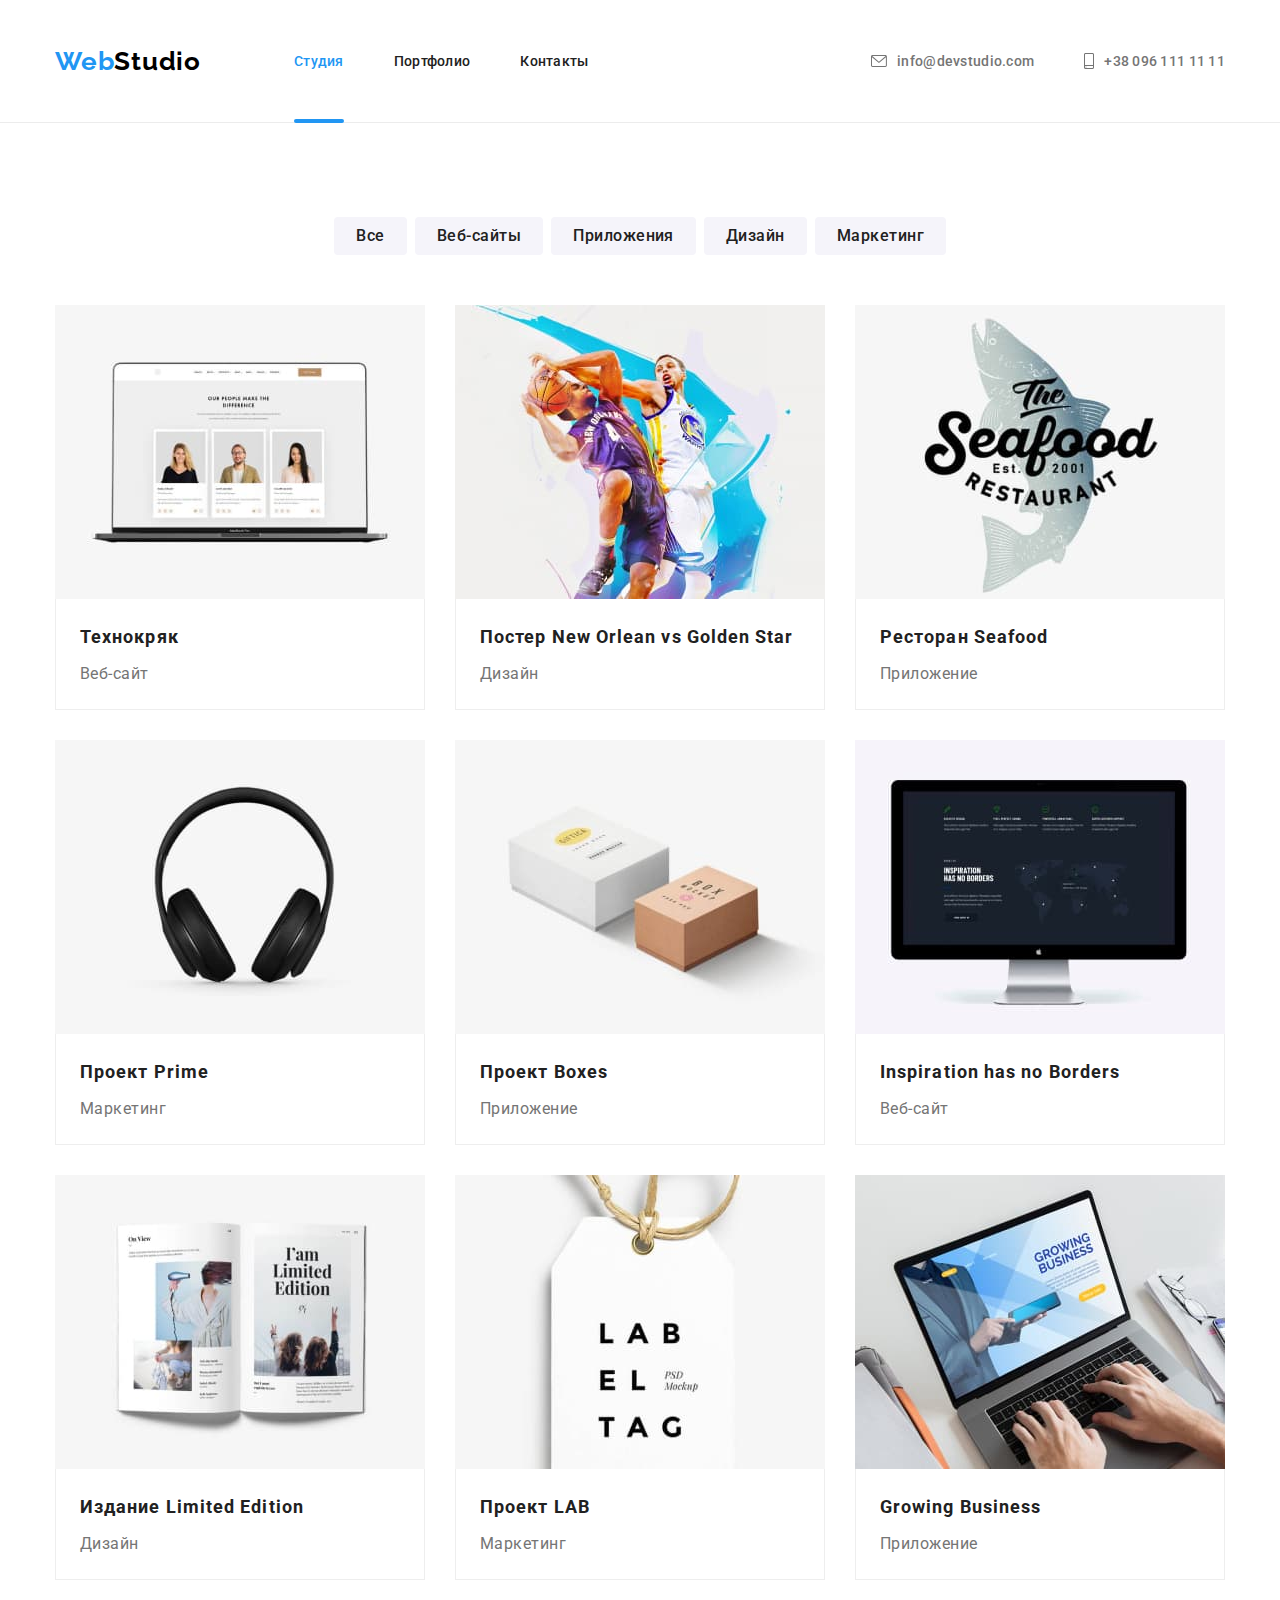
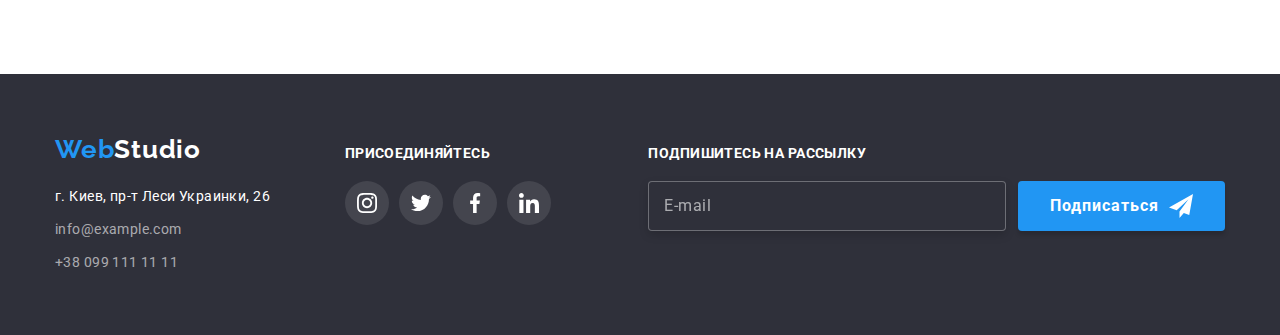
==== portfolio.html @ 87c6fb83 "добавляет адаптивные секции и футер" ====
<!DOCTYPE html>
<html lang="ru">
  <head>
    <meta charset="UTF-8" />
    <meta name="viewport" content="width=device-width, initial-scale=1.0" />
    <title>WebStudio</title>
    <link rel="preconnect" href="https://fonts.gstatic.com" />
    <link
      rel="stylesheet"
      href="https://cdnjs.cloudflare.com/ajax/libs/modern-normalize/1.0.0/modern-normalize.min.css"
    />
    <link
      href="https://fonts.googleapis.com/css2?family=Raleway:wght@700&family=Roboto:wght@400;500;700;900&display=swap"
      rel="stylesheet"
    />
    <link rel="stylesheet" href="./css/portfolio.min.css" />
  </head>
  <body>
    <header class="header">
      <div class="container header__wrapper">
        <a class="logo link" href="index.html" aria-label="логотип сайта"
          ><span class="logo__accent">Web</span>Studio
        </a>

        <div class="mobile-menu" data-menu id="mobile-menu">
          <nav class="header-nav">
            <ul class="header-nav-list list">
              <li class="header-nav-list__item">
                <a
                  class="header-nav-list__link header-nav-list__link--current link"
                  href="index.html"
                  >Студия</a
                >
              </li>
              <li class="header-nav-list__item">
                <a class="header-nav-list__link link" href="portfolio.html"
                  >Портфолио</a
                >
              </li>
              <li class="header-nav-list__item">
                <a class="header-nav-list__link link" href="#">Контакты</a>
              </li>
            </ul>
          </nav>
          <address class="header-address">
            <a
              class="header-address__link link"
              href="mailto:info@devstudio.com"
            >
              <svg class="header-address__icon" width="16" height="12">
                <use href="./images/sprite.svg#icon-envelope"></use>
              </svg>
              info@devstudio.com
            </a>
            <a class="header-address__link link" href="tel:+380961111111">
              <svg class="header-address__icon" width="10" height="16">
                <use href="./images/sprite.svg#icon-smartphone"></use>
              </svg>
              +38 096 111 11 11</a
            >
          </address>
        </div>

        <button
          type="button"
          class="mobile-btn"
          data-menu-button
          aria-expanded="false"
          aria-controls="mobile-menu"
        >
          <svg
            class="btn-icons"
            width="40"
            height="40"
            aria-label="переключатель мобильного меню"
          >
            <use
              class="mobile-btn__cross"
              href="./images/sprite.svg#icon-mobile-close"
            ></use>
            <use
              class="mobile-btn__burger"
              href="./images/sprite.svg#icon-mobile-burger"
            ></use>
          </svg>
        </button>
      </div>
    </header>

    <main>
      <section class="portfolio">
        <div class="container">
          <!-- скрытый заголовок компании -->
          <h1 class="visually-hidden">Портфолио компании</h1>
          <ul class="list-btn list">
            <li class="list-btn__item">
              <button class="list-btn__button" type="button">Все</button>
            </li>
            <li class="list-btn__item">
              <button class="list-btn__button" type="button">Веб-сайты</button>
            </li>
            <li class="list-btn__item">
              <button class="list-btn__button" type="button">Приложения</button>
            </li>
            <li class="list-btn__item">
              <button class="list-btn__button" type="button">Дизайн</button>
            </li>
            <li class="list-btn__item">
              <button class="list-btn__button" type="button">Маркетинг</button>
            </li>
          </ul>
          <ul class="portfolio-grid list list">
            <li class="portfolio-grid__item">
              <a class="portfolio-card link" href="#"
                ><div class="portfolio-card__img-wrapper">
                  <img
                    src="./images/portfolio/portfolio-img-1.jpg"
                    alt="рабочий пример"
                    width="370"
                    height="294"
                  />
                  <p class="portfolio-card__overlay">
                    Технокряк это современная площадка распространения
                    коронавируса. Компании используют эту платформу для
                    цифрового шпионажа и атак на защищённые сервера конкурентов.
                  </p>
                </div>
                <div class="portfolio-card__description">
                  <h2 class="portfolio-card__title">Технокряк</h2>
                  <p class="portfolio-card__text">Веб-сайт</p>
                </div>
              </a>
            </li>
            <li class="portfolio-grid__item">
              <a class="portfolio-card link" href="#"
                ><div class="portfolio-card__img-wrapper">
                  <img
                    src="./images/portfolio/portfolio-img-2.jpg"
                    alt="рабочий пример"
                    width="370"
                    height="294"
                  />
                  <p class="portfolio-card__overlay">
                    Технокряк это современная площадка распространения
                    коронавируса. Компании используют эту платформу для
                    цифрового шпионажа и атак на защищённые сервера конкурентов.
                  </p>
                </div>
                <div class="portfolio-card__description">
                  <h2 class="portfolio-card__title">
                    Постер New Orlean vs Golden Star
                  </h2>
                  <p class="portfolio-card__text">Дизайн</p>
                </div>
              </a>
            </li>
            <li class="portfolio-grid__item">
              <a class="portfolio-card link" href="#"
                ><div class="portfolio-card__img-wrapper">
                  <img
                    src="./images/portfolio/portfolio-img-3.jpg"
                    alt="рабочий пример"
                    width="370"
                    height="294"
                  />
                  <p class="portfolio-card__overlay">
                    Технокряк это современная площадка распространения
                    коронавируса. Компании используют эту платформу для
                    цифрового шпионажа и атак на защищённые сервера конкурентов.
                  </p>
                </div>
                <div class="portfolio-card__description">
                  <h2 class="portfolio-card__title">Ресторан Seafood</h2>
                  <p class="portfolio-card__text">Приложение</p>
                </div>
              </a>
            </li>
            <li class="portfolio-grid__item">
              <a class="portfolio-card link" href="#"
                ><div class="portfolio-card__img-wrapper">
                  <img
                    src="./images/portfolio/portfolio-img-4.jpg"
                    alt="рабочий пример"
                    width="370"
                    height="294"
                  />
                  <p class="portfolio-card__overlay">
                    Технокряк это современная площадка распространения
                    коронавируса. Компании используют эту платформу для
                    цифрового шпионажа и атак на защищённые сервера конкурентов.
                  </p>
                </div>
                <div class="portfolio-card__description">
                  <h2 class="portfolio-card__title">Проект Prime</h2>
                  <p class="portfolio-card__text">Маркетинг</p>
                </div></a
              >
            </li>
            <li class="portfolio-grid__item">
              <a class="portfolio-card link" href="#"
                ><div class="portfolio-card__img-wrapper">
                  <img
                    src="./images/portfolio/portfolio-img-5.jpg"
                    alt="рабочий пример"
                    width="370"
                    height="294"
                  />
                  <p class="portfolio-card__overlay">
                    Технокряк это современная площадка распространения
                    коронавируса. Компании используют эту платформу для
                    цифрового шпионажа и атак на защищённые сервера конкурентов.
                  </p>
                </div>
                <div class="portfolio-card__description">
                  <h2 class="portfolio-card__title">Проект Boxes</h2>
                  <p class="portfolio-card__text">Приложение</p>
                </div></a
              >
            </li>
            <li class="portfolio-grid__item">
              <a class="portfolio-card link" href="#"
                ><div class="portfolio-card__img-wrapper">
                  <img
                    src="./images/portfolio/portfolio-img-6.jpg"
                    alt="рабочий пример"
                    width="370"
                    height="294"
                  />
                  <p class="portfolio-card__overlay">
                    Технокряк это современная площадка распространения
                    коронавируса. Компании используют эту платформу для
                    цифрового шпионажа и атак на защищённые сервера конкурентов.
                  </p>
                </div>
                <div class="portfolio-card__description">
                  <h2 class="portfolio-card__title" lang="en">
                    Inspiration has no Borders
                  </h2>
                  <p class="portfolio-card__text">Веб-сайт</p>
                </div></a
              >
            </li>
            <li class="portfolio-grid__item">
              <a class="portfolio-card link" href="#"
                ><div class="portfolio-card__img-wrapper">
                  <img
                    src="./images/portfolio/portfolio-img-7.jpg"
                    alt="рабочий пример"
                    width="370"
                    height="294"
                  />
                  <p class="portfolio-card__overlay">
                    Технокряк это современная площадка распространения
                    коронавируса. Компании используют эту платформу для
                    цифрового шпионажа и атак на защищённые сервера конкурентов.
                  </p>
                </div>
                <div class="portfolio-card__description">
                  <h2 class="portfolio-card__title">Издание Limited Edition</h2>
                  <p class="portfolio-card__text">Дизайн</p>
                </div></a
              >
            </li>
            <li class="portfolio-grid__item">
              <a class="portfolio-card link" href="#"
                ><div class="portfolio-card__img-wrapper">
                  <img
                    src="./images/portfolio/portfolio-img-8.jpg"
                    alt="рабочий пример"
                    width="370"
                    height="294"
                  />
                  <p class="portfolio-card__overlay">
                    Технокряк это современная площадка распространения
                    коронавируса. Компании используют эту платформу для
                    цифрового шпионажа и атак на защищённые сервера конкурентов.
                  </p>
                </div>
                <div class="portfolio-card__description">
                  <h2 class="portfolio-card__title">Проект LAB</h2>
                  <p class="portfolio-card__text">Маркетинг</p>
                </div>
              </a>
            </li>
            <li class="portfolio-grid__item">
              <a class="portfolio-card link" href="#"
                ><div class="portfolio-card__img-wrapper">
                  <img
                    src="./images/portfolio/portfolio-img-9.jpg"
                    alt="рабочий пример"
                    width="370"
                    height="294"
                  />
                  <p class="portfolio-card__overlay">
                    Технокряк это современная площадка распространения
                    коронавируса. Компании используют эту платформу для
                    цифрового шпионажа и атак на защищённые сервера конкурентов.
                  </p>
                </div>
                <div class="portfolio-card__description">
                  <h2 class="portfolio-card__title" lang="en">
                    Growing Business
                  </h2>
                  <p class="portfolio-card__text">Приложение</p>
                </div>
              </a>
            </li>
          </ul>
        </div>
      </section>
    </main>
    <footer class="footer">
      <div class="container footer__wrapper">
        <div class="footer__address-wrapper">
          <a class="logo link" href="index.html" aria-label="логотип сайта"
            ><span class="logo__accent">Web</span>Studio</a
          >

          <address class="contact-list">
            <p class="contact-list__text">г. Киев, пр-т Леси Украинки, 26</p>
            <a class="contact-list__link link" href="mailto:info@example.com"
              >info@example.com</a
            >
            <a class="contact-list__link link" href="tel:+380991111111"
              >+38 099 111 11 11</a
            >
          </address>
        </div>
        <div class="footer__social-wrapper">
          <b class="footer__call-to-action">присоединяйтесь</b>
          <ul class="social-list list">
            <li class="social-list__item">
              <a
                class="social-list__link social-list__link--dark-bg"
                href=""
                aria-label="instagram"
              >
                <span class="visually-hidden">instagram</span>
                <svg class="social-list__icon-footer" width="20" height="20">
                  <use href="./images/sprite.svg#icon-instagram"></use>
                </svg>
              </a>
            </li>
            <li class="social-list__item">
              <a
                class="social-list__link social-list__link--dark-bg"
                href=""
                aria-label="twitter"
              >
                <span class="visually-hidden">twitter</span>
                <svg class="social-list__icon-footer" width="20" height="20">
                  <use href="./images/sprite.svg#icon-twitter"></use>
                </svg>
              </a>
            </li>
            <li class="social-list__item">
              <a
                class="social-list__link social-list__link--dark-bg"
                href=""
                aria-label="facebook"
              >
                <span class="visually-hidden">facebook</span>
                <svg class="social-list__icon-footer" width="20" height="20">
                  <use href="./images/sprite.svg#icon-facebook"></use>
                </svg>
              </a>
            </li>
            <li class="social-list__item">
              <a
                class="social-list__link social-list__link--dark-bg"
                href=""
                aria-label="linkedin"
              >
                <span class="visually-hidden">linkedin</span>
                <svg class="social-list__icon-footer" width="20" height="20">
                  <use href="./images/sprite.svg#icon-linkedin"></use>
                </svg>
              </a>
            </li>
          </ul>
        </div>
        <div>
          <label for="mail">
            <b class="footer__call-to-action">Подпишитесь на рассылку</b>
          </label>
          <form class="subscription-form">
            <input
              id="mail"
              class="subscription-form__field"
              type="email"
              name="mail"
              placeholder="E-mail"
            />
            <button type="submit" class="common-btn">
              <span class="subscription-form__text-wrapper">Подписаться</span>
              <svg width="24" height="24" class="icon-send">
                <use href="./images/sprite.svg#icon-send"></use>
              </svg>
            </button>
          </form>
        </div>
      </div>
    </footer>
    <script src="./js/menu.js"></script>
  </body>
</html>
---- css/portfolio.min.css ----
.visually-hidden{position:absolute;width:1px;height:1px;margin:-1px;border:0;padding:0;white-space:nowrap;clip-path:inset(100%);clip:rect(0 0 0 0);overflow:hidden}:root{--primary-text-color: #757575;--primary-title-color: #212121;--white-text-color: #ffffff;--accent-color: #2196f3;--black-logo-color: #000000;--white-logo-color: #ffffff;--primary-bg-color: #2f303a;--white-bg-color: #ffffff;--accent-bg-color: #f5f4fa;--accent-bg-button: #f5f4fa;--footer-text-accent: rgba(255, 255, 255, 0.6);--primary-icon-fill: #afb1b8;--timing-function: cubic-bezier(0.4, 0, 0.2, 1);--timing-duration: 250ms}body{font-family:Roboto, sans-serif;font-style:normal;background-color:var(--white-bg-color);color:var(--primary-text-color)}img{display:block;max-width:100%;height:auto}h1,h2,h3,h4,h5,h6{margin:0}ul,ol{margin:0;padding:0}p{margin:0}.list{list-style-type:none}.link{text-decoration:none;font-style:normal}.container{padding:0 15px;margin:0 auto;width:100%}@media screen and (min-width: 480px){.container{max-width:480px}}@media screen and (min-width: 768px){.container{max-width:768px}}@media screen and (min-width: 1200px){.container{max-width:1200px}}.logo{font-family:Raleway, sans-serif;font-weight:700;font-size:24px;line-height:1.166;letter-spacing:0.03em;color:var(--black-logo-color)}@media screen and (min-width: 768px){.logo{margin-right:88px}}@media screen and (min-width: 1200px){.logo{padding-top:24px;padding-bottom:24px;margin-right:93px;font-size:26px;line-height:1.192}}.logo__accent{color:var(--accent-color)}.footer .logo{display:inline-block;padding:0;margin:0 0 20px 0;color:var(--white-logo-color)}.section-title{margin-bottom:30px;font-weight:700;font-size:28px;line-height:1.178;text-align:center;letter-spacing:0.03em;color:var(--primary-title-color)}@media screen and (min-width: 1200px){.section-title{margin-bottom:50px;font-size:36px;line-height:1.166}}.common-btn{min-width:200px;padding:10px 32px 10px 32px;border-radius:4px;border:none;box-shadow:0px 4px 4px rgba(0,0,0,0.15);font-family:Roboto, sans-serif;font-weight:700;font-size:16px;line-height:1.875;letter-spacing:0.06em;color:var(--white-text-color);background-color:var(--accent-color);cursor:pointer}.footer .common-btn{display:flex;align-items:center;margin:0 auto}.social-list{display:flex;align-items:center;justify-content:center}@media screen and (max-width: 480px){.social-list{margin-bottom:60px}}.social-list__item:not(:last-child){margin-right:10px}.social-list__link{display:flex;align-items:center;justify-content:center;height:44px;width:44px;border-radius:50%;transition:background-color var(--timing-duration) var(--timing-function)}.social-list__link:hover,.social-list__link:focus{background-color:var(--accent-color)}.social-list__link--dark-bg{background-color:rgba(255,255,255,0.1);transition:background-color var(--timing-duration) var(--timing-function)}.social-list__link--dark-bg:hover,.social-list__link--dark-bg:focus{background-color:var(--accent-color)}.header{border-bottom:1px solid #ececec}@media screen and (max-width: 767px){.header{position:relative;padding:15px 0}}@media screen and (min-width: 768px){.header{padding:21px 0}}.header__wrapper{display:flex;align-items:center;justify-content:space-between}@media screen and (max-width: 767px){.header-nav{margin-bottom:60px}}@media screen and (min-width: 768px){.header-nav{display:flex;align-items:center}}.header-nav-list{text-align:center}@media screen and (max-width: 767px){.header-nav-list__item:not(:last-child){margin-bottom:40px}}@media screen and (min-width: 768px){.header-nav-list{display:flex;align-items:center}.header-nav-list__item:not(:last-child){margin-right:50px}}.header-nav-list__link{position:relative;display:inline-block;font-weight:500;font-size:18px;line-height:1.166;letter-spacing:0.02em;color:var(--primary-title-color);transition:color var(--timing-duration) var(--timing-function)}.header-nav-list__link:hover,.header-nav-list__link:focus{color:var(--accent-color)}@media screen and (min-width: 768px){.header-nav-list__link{padding-top:32px;padding-bottom:32px;font-size:14px;line-height:1.142}}.header-nav-list__link--current{color:var(--accent-color)}.header-nav-list__link--current::after{position:absolute;left:0;bottom:-10px;content:'';background-color:var(--accent-color);width:100%;height:4px;border-radius:2px}@media screen and (min-width: 768px){.header-nav-list__link--current::after{bottom:-22px}}@media screen and (min-width: 768px){.header-address{display:flex;flex-direction:column}}@media screen and (min-width: 1200px){.header-address{flex-direction:row;display:flex;align-items:center;justify-content:center}}.header-address__link{font-weight:500;font-size:14px;line-height:1.142;letter-spacing:0.02em;color:var(--primary-text-color);transition:color var(--timing-duration) var(--timing-function)}@media screen and (max-width: 767px){.header-address__link{display:inline-block;width:100%;text-align:center;font-size:18px;line-height:1.166}.header-address__link:not(:last-child){margin-bottom:16px}}@media screen and (min-width: 768px){.header-address__link{display:flex;align-items:center}}@media screen and (min-width: 768px) and (max-width: 1199px){.header-address__link{font-size:12px;line-height:1.166}.header-address__link:not(:last-child){margin-bottom:12px}}@media screen and (min-width: 1200px){.header-address__link{padding-top:32px;padding-bottom:32px;display:flex;align-items:center;justify-content:center}.header-address__link:not(:last-child){margin-right:50px}}.header-address__link:hover,.header-address__link:focus{color:var(--accent-color)}.header-address__icon{margin-right:10px;fill:var(--primary-text-color);transition:fill var(--timing-duration) var(--timing-function);cursor:pointer}@media screen and (max-width: 768px){.header-address__icon{margin-right:8px}}.header-address__link:hover .header-address__icon,.header-address__link:focus .header-address__icon{fill:var(--accent-color)}.mobile-btn{display:inline-flex;margin:0;padding:0;border:none;background-color:transparent}@media screen and (min-width: 768px){.mobile-btn{display:none}}.btn-icons{fill:var(--primary-title-color)}.btn-icons:hover{fill:var(--accent-color);transition:fill var(--timing-duration) var(--timing-function)}.mobile-btn__cross{display:none}.mobile-btn.is-open .mobile-btn__cross{display:block}.mobile-btn.is-open .mobile-btn__burger{display:none}@media screen and (max-width: 767px){.mobile-menu{padding-top:60px;padding-bottom:60px;min-height:453px;display:none;position:absolute;top:100%;left:0;width:100%;background-color:white}.mobile-menu.is-open{display:block}}@media screen and (min-width: 768px){.mobile-menu{display:flex;align-items:center;justify-content:space-between;flex-grow:1}}.portfolio{padding-top:94px;padding-bottom:94px}.list-btn{display:flex;justify-content:center;margin-bottom:50px}.list-btn__item:not(:last-child){margin-right:8px}.list-btn__button{min-width:73px;padding:6px 22px 6px 22px;border-radius:4px;cursor:pointer;border:none;font-family:Roboto;font-style:normal;font-weight:500;font-size:16px;line-height:1.625;letter-spacing:0.03em;color:var(--primary-title-color);background-color:var(--accent-bg-button);transition:color var(--timing-duration) var(--timing-function),box-shadow var(--timing-duration) var(--timing-function),background-color var(--timing-duration) var(--timing-function)}.list-btn__button:hover,.list-btn__button:focus{background-color:var(--accent-color);color:var(--white-text-color);box-shadow:0px 3px 1px rgba(0,0,0,0.1),0px 1px 2px rgba(0,0,0,0.08),0px 2px 2px rgba(0,0,0,0.12)}.portfolio-grid{display:flex;flex-wrap:wrap;margin:-15px}.portfolio-grid__item{margin:15px}.portfolio-card{display:inline-block;transition:box-shadow var(--timing-duration) var(--timing-function)}.portfolio-card:hover,.portfolio-card:focus{box-shadow:0px 1px 1px rgba(0,0,0,0.12),0px 4px 4px rgba(0,0,0,0.06),1px 4px 6px rgba(0,0,0,0.16)}.portfolio-card__img-wrapper{position:relative;overflow:hidden}.portfolio-card__overlay{position:absolute;top:0;left:0;transform:translatey(100%);transition:transform var(--timing-duration) var(--timing-function);width:100%;height:100%;padding:63px 24px 63px 24px;background-color:rgba(33,150,243,0.9);font-weight:400;font-size:18px;line-height:1.555;letter-spacing:0.03em;color:var(--white-text-color)}.portfolio-card:hover .portfolio-card__overlay,.portfolio-card:focus .portfolio-card__overlay{transform:translatey(0%)}.portfolio-card__description{border-left:1px solid #eeeeee;border-right:1px solid #eeeeee;border-bottom:1px solid #eeeeee;padding:20px 24px 20px 24px}.portfolio-card__title{margin-bottom:4px;font-weight:700;font-size:18px;line-height:2;letter-spacing:0.06em;color:var(--primary-title-color)}.portfolio-card__text{font-weight:400;font-size:16px;line-height:1.875;letter-spacing:0.03em;color:var(--primary-text-color)}.footer{padding-top:60px;padding-bottom:60px;background-color:var(--primary-bg-color)}@media screen and (min-width: 320px) and (max-width: 1199px){.footer{text-align:center}}@media screen and (min-width: 768px){.footer__wrapper{display:flex;flex-wrap:wrap;justify-content:center;align-items:baseline}}@media screen and (min-width: 1200px){.footer__wrapper{justify-content:space-between}}@media screen and (min-width: 768px){.footer__address-wrapper{margin-right:165px}}@media screen and (min-width: 1200px){.footer__address-wrapper{margin-right:70px}}@media screen and (min-width: 1200px){.footer__social-wrapper{margin-right:93px}}.footer__call-to-action{color:var(--white-text-color);font-weight:700;font-size:14px;line-height:1.142;letter-spacing:0.03em;text-transform:uppercase;display:inline-block;margin-bottom:20px}@media screen and (max-width: 768px){.contact-list{margin-bottom:60px}}.contact-list__text{margin-bottom:9px;font-weight:400;font-size:14px;line-height:1.714;letter-spacing:0.03em;font-style:normal;color:var(--white-text-color)}.contact-list__link{display:block;font-weight:400;font-size:14px;line-height:1.714;letter-spacing:0.03em;color:var(--footer-text-accent)}.contact-list__link:not(:last-child){margin-bottom:9px}.social-list__icon-footer{fill:var(--white-text-color)}@media screen and (min-width: 1200px){.subscription-form{display:flex}}.subscription-form__text-wrapper{margin-right:10px}.subscription-form__field{width:100%;margin-right:12px;padding:15px 0px 15px 15px;border:1px solid rgba(255,255,255,0.3);background-color:var(--primary-bg-color);filter:drop-shadow(0px 4px 4px rgba(0,0,0,0.15));border-radius:4px;color:rgba(255,255,255,0.6)}.subscription-form__field::placeholder{font-family:Roboto, sans-serif;font-weight:400;font-size:16px;line-height:1.25;letter-spacing:0.03em;color:rgba(255,255,255,0.6)}@media screen and (min-width: 768px){.subscription-form__field{width:450px}}@media screen and (min-width: 1200px){.subscription-form__field{width:358px}}@media screen and (max-width: 768px){.subscription-form__field{margin-bottom:20px}}
/*# sourceMappingURL=portfolio.min.css.map */
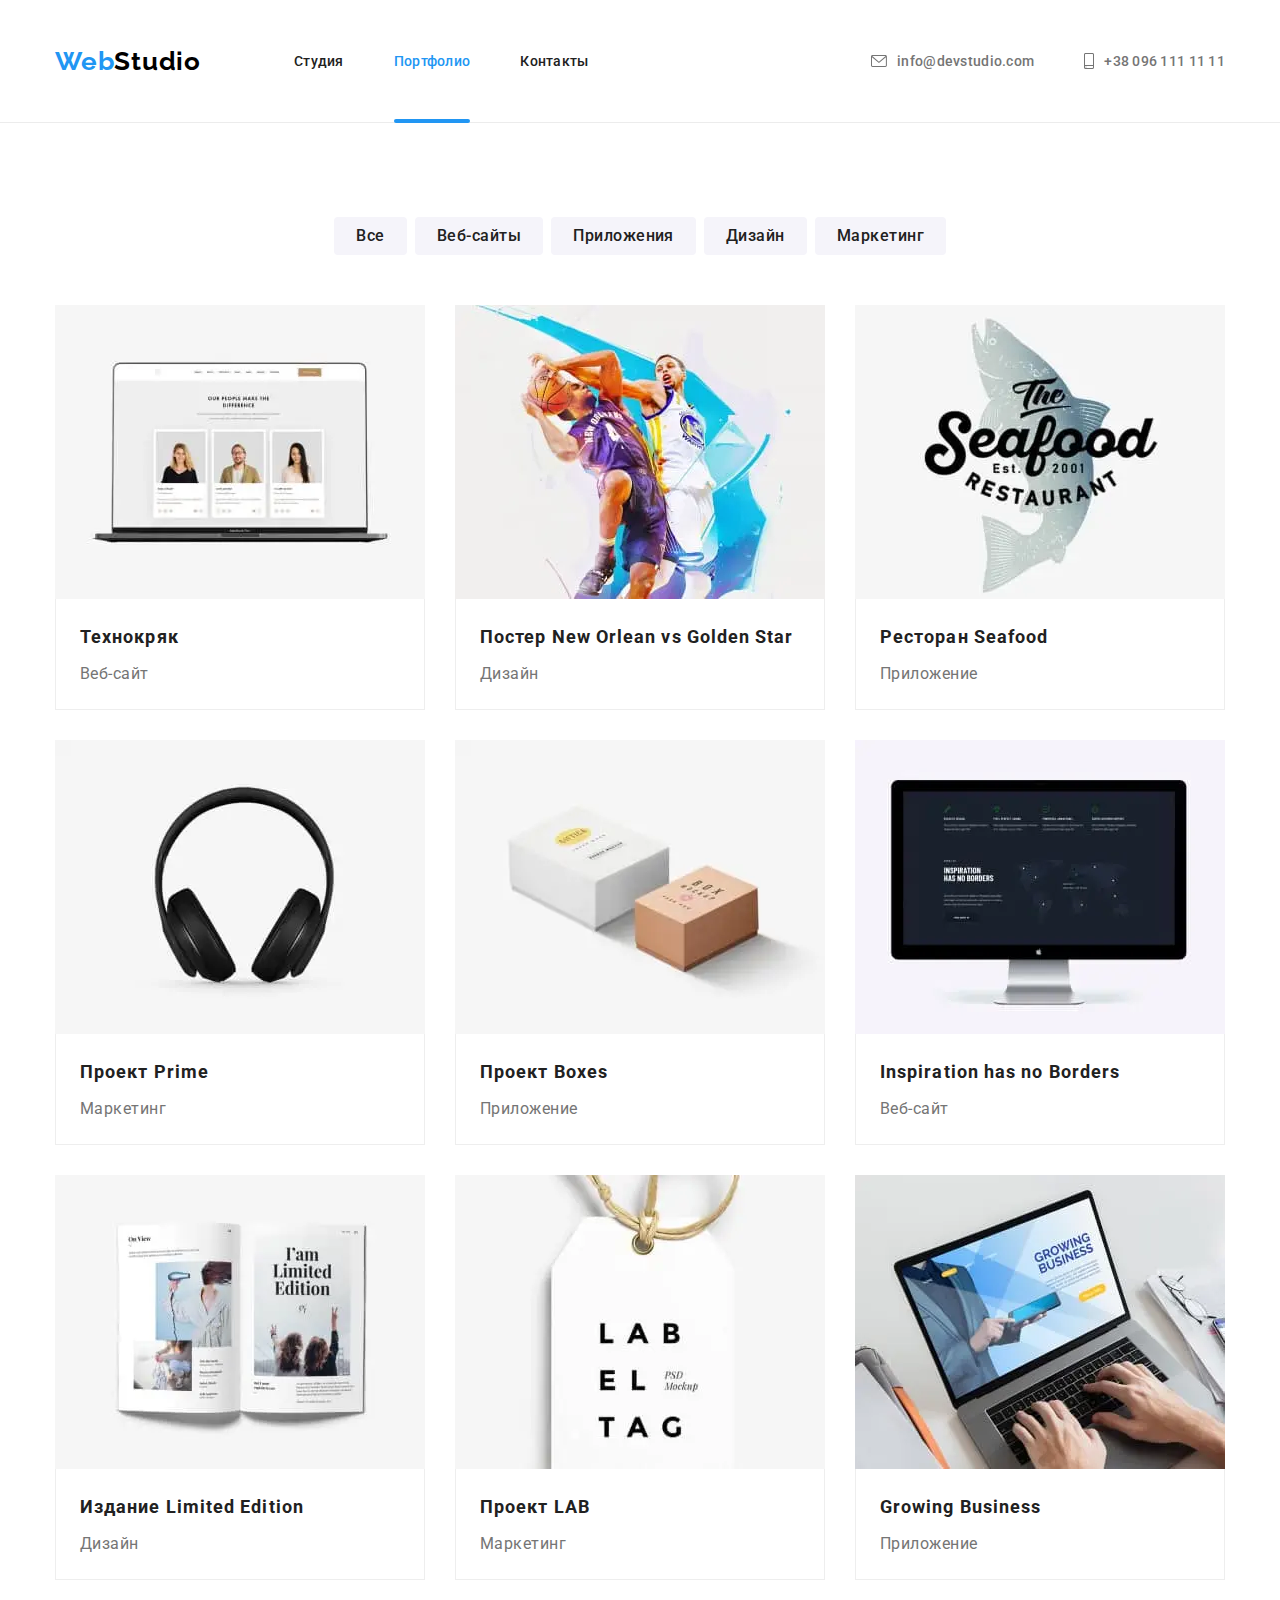
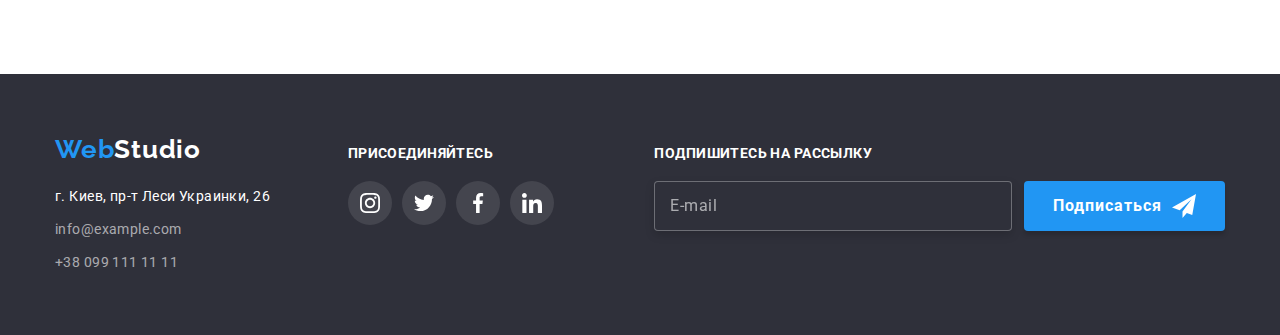
==== commit e7070b4b: "добавляет адаптивное портфолио" ====
--- a/portfolio.html
+++ b/portfolio.html
@@ -26,14 +26,14 @@
           <nav class="header-nav">
             <ul class="header-nav-list list">
               <li class="header-nav-list__item">
-                <a
-                  class="header-nav-list__link header-nav-list__link--current link"
-                  href="index.html"
+                <a class="header-nav-list__link link" href="index.html"
                   >Студия</a
                 >
               </li>
               <li class="header-nav-list__item">
-                <a class="header-nav-list__link link" href="portfolio.html"
+                <a
+                  class="header-nav-list__link header-nav-list__link--current link"
+                  href="portfolio.html"
                   >Портфолио</a
                 >
               </li>
@@ -113,12 +113,58 @@
             <li class="portfolio-grid__item">
               <a class="portfolio-card link" href="#"
                 ><div class="portfolio-card__img-wrapper">
-                  <img
-                    src="./images/portfolio/portfolio-img-1.jpg"
-                    alt="рабочий пример"
-                    width="370"
-                    height="294"
-                  />
+                  <picture>
+                    <source
+                      srcset="
+                        ./images/portfolio/desktop/one.webp    1x,
+                        ./images/portfolio/desktop/one@2x.webp 2x
+                      "
+                      media="(min-width:1200px) "
+                      type=" image/webp"
+                    />
+                    <source
+                      srcset="
+                        ./images/portfolio/desktop/one.jpg    1x,
+                        ./images/portfolio/desktop/one@2x.jpg 2x
+                      "
+                      media="(min-width:1200px)"
+                    />
+                    <source
+                      srcset="
+                        ./images/portfolio/tablet/one.webp    1x,
+                        ./images/portfolio/tablet/one@2x.webp 2x
+                      "
+                      media="(min-width:768px) "
+                      type=" image/webp"
+                    />
+                    <source
+                      srcset="
+                        ./images/portfolio/tablet/one.jpg    1x,
+                        ./images/portfolio/tablet/one@2x.jpg 2x
+                      "
+                      media="(min-width:768px)"
+                    />
+                    <source
+                      srcset="
+                        ./images/portfolio/mobile/one.webp    1x,
+                        ./images/portfolio/mobile/one@2x.webp 2x
+                      "
+                      media="(min-width:320px) "
+                      type=" image/webp"
+                    />
+                    <source
+                      srcset="
+                        ./images/portfolio/mobile/one.jpg    1x,
+                        ./images/portfolio/mobile/one@2x.jpg 2x
+                      "
+                      media="(min-width:320px)"
+                    />
+
+                    <img
+                      src="./images/portfolio/mobile/one.jpg"
+                      alt="рабочий пример"
+                    />
+                  </picture>
                   <p class="portfolio-card__overlay">
                     Технокряк это современная площадка распространения
                     коронавируса. Компании используют эту платформу для
@@ -134,12 +180,58 @@
             <li class="portfolio-grid__item">
               <a class="portfolio-card link" href="#"
                 ><div class="portfolio-card__img-wrapper">
-                  <img
-                    src="./images/portfolio/portfolio-img-2.jpg"
-                    alt="рабочий пример"
-                    width="370"
-                    height="294"
-                  />
+                  <picture>
+                    <source
+                      srcset="
+                        ./images/portfolio/desktop/two.webp    1x,
+                        ./images/portfolio/desktop/two@2x.webp 2x
+                      "
+                      media="(min-width:1200px) "
+                      type=" image/webp"
+                    />
+                    <source
+                      srcset="
+                        ./images/portfolio/desktop/two.jpg    1x,
+                        ./images/portfolio/desktop/two@2x.jpg 2x
+                      "
+                      media="(min-width:1200px)"
+                    />
+                    <source
+                      srcset="
+                        ./images/portfolio/tablet/two.webp    1x,
+                        ./images/portfolio/tablet/two@2x.webp 2x
+                      "
+                      media="(min-width:768px) "
+                      type=" image/webp"
+                    />
+                    <source
+                      srcset="
+                        ./images/portfolio/tablet/two.jpg    1x,
+                        ./images/portfolio/tablet/two@2x.jpg 2x
+                      "
+                      media="(min-width:768px)"
+                    />
+                    <source
+                      srcset="
+                        ./images/portfolio/mobile/two.webp    1x,
+                        ./images/portfolio/mobile/two@2x.webp 2x
+                      "
+                      media="(min-width:320px) "
+                      type=" image/webp"
+                    />
+                    <source
+                      srcset="
+                        ./images/portfolio/mobile/two.jpg    1x,
+                        ./images/portfolio/mobile/two@2x.jpg 2x
+                      "
+                      media="(min-width:320px)"
+                    />
+
+                    <img
+                      src="./images/portfolio/mobile/two.jpg"
+                      alt="рабочий пример"
+                    />
+                  </picture>
                   <p class="portfolio-card__overlay">
                     Технокряк это современная площадка распространения
                     коронавируса. Компании используют эту платформу для
@@ -157,12 +249,59 @@
             <li class="portfolio-grid__item">
               <a class="portfolio-card link" href="#"
                 ><div class="portfolio-card__img-wrapper">
-                  <img
-                    src="./images/portfolio/portfolio-img-3.jpg"
-                    alt="рабочий пример"
-                    width="370"
-                    height="294"
-                  />
+                  <picture>
+                    <source
+                      srcset="
+                        ./images/portfolio/desktop/three.webp    1x,
+                        ./images/portfolio/desktop/three@2x.webp 2x
+                      "
+                      media="(min-width:1200px) "
+                      type=" image/webp"
+                    />
+                    <source
+                      srcset="
+                        ./images/portfolio/desktop/three.jpg    1x,
+                        ./images/portfolio/desktop/three@2x.jpg 2x
+                      "
+                      media="(min-width:1200px)"
+                    />
+                    <source
+                      srcset="
+                        ./images/portfolio/tablet/three.webp    1x,
+                        ./images/portfolio/tablet/three@2x.webp 2x
+                      "
+                      media="(min-width:768px) "
+                      type=" image/webp"
+                    />
+                    <source
+                      srcset="
+                        ./images/portfolio/tablet/three.jpg    1x,
+                        ./images/portfolio/tablet/three@2x.jpg 2x
+                      "
+                      media="(min-width:768px)"
+                    />
+                    <source
+                      srcset="
+                        ./images/portfolio/mobile/three.webp    1x,
+                        ./images/portfolio/mobile/three@2x.webp 2x
+                      "
+                      media="(min-width:320px) "
+                      type=" image/webp"
+                    />
+                    <source
+                      srcset="
+                        ./images/portfolio/mobile/three.jpg    1x,
+                        ./images/portfolio/mobile/three@2x.jpg 2x
+                      "
+                      media="(min-width:320px)"
+                    />
+
+                    <img
+                      src="./images/portfolio/mobile/three.jpg"
+                      alt="рабочий пример"
+                    />
+                  </picture>
+
                   <p class="portfolio-card__overlay">
                     Технокряк это современная площадка распространения
                     коронавируса. Компании используют эту платформу для
@@ -178,12 +317,58 @@
             <li class="portfolio-grid__item">
               <a class="portfolio-card link" href="#"
                 ><div class="portfolio-card__img-wrapper">
-                  <img
-                    src="./images/portfolio/portfolio-img-4.jpg"
-                    alt="рабочий пример"
-                    width="370"
-                    height="294"
-                  />
+                  <picture>
+                    <source
+                      srcset="
+                        ./images/portfolio/desktop/four.webp    1x,
+                        ./images/portfolio/desktop/four@2x.webp 2x
+                      "
+                      media="(min-width:1200px) "
+                      type=" image/webp"
+                    />
+                    <source
+                      srcset="
+                        ./images/portfolio/desktop/four.jpg    1x,
+                        ./images/portfolio/desktop/four@2x.jpg 2x
+                      "
+                      media="(min-width:1200px)"
+                    />
+                    <source
+                      srcset="
+                        ./images/portfolio/tablet/four.webp    1x,
+                        ./images/portfolio/tablet/four@2x.webp 2x
+                      "
+                      media="(min-width:768px) "
+                      type=" image/webp"
+                    />
+                    <source
+                      srcset="
+                        ./images/portfolio/tablet/four.jpg    1x,
+                        ./images/portfolio/tablet/four@2x.jpg 2x
+                      "
+                      media="(min-width:768px)"
+                    />
+                    <source
+                      srcset="
+                        ./images/portfolio/mobile/four.webp    1x,
+                        ./images/portfolio/mobile/four@2x.webp 2x
+                      "
+                      media="(min-width:320px) "
+                      type=" image/webp"
+                    />
+                    <source
+                      srcset="
+                        ./images/portfolio/mobile/four.jpg    1x,
+                        ./images/portfolio/mobile/four@2x.jpg 2x
+                      "
+                      media="(min-width:320px)"
+                    />
+
+                    <img
+                      src="./images/portfolio/mobile/four.jpg"
+                      alt="рабочий пример"
+                    />
+                  </picture>
                   <p class="portfolio-card__overlay">
                     Технокряк это современная площадка распространения
                     коронавируса. Компании используют эту платформу для
@@ -199,12 +384,58 @@
             <li class="portfolio-grid__item">
               <a class="portfolio-card link" href="#"
                 ><div class="portfolio-card__img-wrapper">
-                  <img
-                    src="./images/portfolio/portfolio-img-5.jpg"
-                    alt="рабочий пример"
-                    width="370"
-                    height="294"
-                  />
+                  <picture>
+                    <source
+                      srcset="
+                        ./images/portfolio/desktop/five.webp    1x,
+                        ./images/portfolio/desktop/five@2x.webp 2x
+                      "
+                      media="(min-width:1200px) "
+                      type=" image/webp"
+                    />
+                    <source
+                      srcset="
+                        ./images/portfolio/desktop/five.jpg    1x,
+                        ./images/portfolio/desktop/five@2x.jpg 2x
+                      "
+                      media="(min-width:1200px)"
+                    />
+                    <source
+                      srcset="
+                        ./images/portfolio/tablet/five.webp    1x,
+                        ./images/portfolio/tablet/five@2x.webp 2x
+                      "
+                      media="(min-width:768px) "
+                      type=" image/webp"
+                    />
+                    <source
+                      srcset="
+                        ./images/portfolio/tablet/five.jpg    1x,
+                        ./images/portfolio/tablet/five@2x.jpg 2x
+                      "
+                      media="(min-width:768px)"
+                    />
+                    <source
+                      srcset="
+                        ./images/portfolio/mobile/five.webp    1x,
+                        ./images/portfolio/mobile/five@2x.webp 2x
+                      "
+                      media="(min-width:320px) "
+                      type=" image/webp"
+                    />
+                    <source
+                      srcset="
+                        ./images/portfolio/mobile/five.jpg    1x,
+                        ./images/portfolio/mobile/five@2x.jpg 2x
+                      "
+                      media="(min-width:320px)"
+                    />
+
+                    <img
+                      src="./images/portfolio/mobile/five.jpg"
+                      alt="рабочий пример"
+                    />
+                  </picture>
                   <p class="portfolio-card__overlay">
                     Технокряк это современная площадка распространения
                     коронавируса. Компании используют эту платформу для
@@ -220,12 +451,58 @@
             <li class="portfolio-grid__item">
               <a class="portfolio-card link" href="#"
                 ><div class="portfolio-card__img-wrapper">
-                  <img
-                    src="./images/portfolio/portfolio-img-6.jpg"
-                    alt="рабочий пример"
-                    width="370"
-                    height="294"
-                  />
+                  <picture>
+                    <source
+                      srcset="
+                        ./images/portfolio/desktop/six.webp    1x,
+                        ./images/portfolio/desktop/six@2x.webp 2x
+                      "
+                      media="(min-width:1200px) "
+                      type=" image/webp"
+                    />
+                    <source
+                      srcset="
+                        ./images/portfolio/desktop/six.jpg    1x,
+                        ./images/portfolio/desktop/six@2x.jpg 2x
+                      "
+                      media="(min-width:1200px)"
+                    />
+                    <source
+                      srcset="
+                        ./images/portfolio/tablet/six.webp    1x,
+                        ./images/portfolio/tablet/six@2x.webp 2x
+                      "
+                      media="(min-width:768px) "
+                      type=" image/webp"
+                    />
+                    <source
+                      srcset="
+                        ./images/portfolio/tablet/six.jpg    1x,
+                        ./images/portfolio/tablet/six@2x.jpg 2x
+                      "
+                      media="(min-width:768px)"
+                    />
+                    <source
+                      srcset="
+                        ./images/portfolio/mobile/six.webp    1x,
+                        ./images/portfolio/mobile/six@2x.webp 2x
+                      "
+                      media="(min-width:320px) "
+                      type=" image/webp"
+                    />
+                    <source
+                      srcset="
+                        ./images/portfolio/mobile/six.jpg    1x,
+                        ./images/portfolio/mobile/six@2x.jpg 2x
+                      "
+                      media="(min-width:320px)"
+                    />
+
+                    <img
+                      src="./images/portfolio/mobile/six.jpg"
+                      alt="рабочий пример"
+                    />
+                  </picture>
                   <p class="portfolio-card__overlay">
                     Технокряк это современная площадка распространения
                     коронавируса. Компании используют эту платформу для
@@ -243,12 +520,58 @@
             <li class="portfolio-grid__item">
               <a class="portfolio-card link" href="#"
                 ><div class="portfolio-card__img-wrapper">
-                  <img
-                    src="./images/portfolio/portfolio-img-7.jpg"
-                    alt="рабочий пример"
-                    width="370"
-                    height="294"
-                  />
+                  <picture>
+                    <source
+                      srcset="
+                        ./images/portfolio/desktop/seven.webp    1x,
+                        ./images/portfolio/desktop/seven@2x.webp 2x
+                      "
+                      media="(min-width:1200px) "
+                      type=" image/webp"
+                    />
+                    <source
+                      srcset="
+                        ./images/portfolio/desktop/seven.jpg    1x,
+                        ./images/portfolio/desktop/seven@2x.jpg 2x
+                      "
+                      media="(min-width:1200px)"
+                    />
+                    <source
+                      srcset="
+                        ./images/portfolio/tablet/seven.webp    1x,
+                        ./images/portfolio/tablet/seven@2x.webp 2x
+                      "
+                      media="(min-width:768px) "
+                      type=" image/webp"
+                    />
+                    <source
+                      srcset="
+                        ./images/portfolio/tablet/seven.jpg    1x,
+                        ./images/portfolio/tablet/seven@2x.jpg 2x
+                      "
+                      media="(min-width:768px)"
+                    />
+                    <source
+                      srcset="
+                        ./images/portfolio/mobile/seven.webp    1x,
+                        ./images/portfolio/mobile/seven@2x.webp 2x
+                      "
+                      media="(min-width:320px) "
+                      type=" image/webp"
+                    />
+                    <source
+                      srcset="
+                        ./images/portfolio/mobile/seven.jpg    1x,
+                        ./images/portfolio/mobile/seven@2x.jpg 2x
+                      "
+                      media="(min-width:320px)"
+                    />
+
+                    <img
+                      src="./images/portfolio/mobile/seven.jpg"
+                      alt="рабочий пример"
+                    />
+                  </picture>
                   <p class="portfolio-card__overlay">
                     Технокряк это современная площадка распространения
                     коронавируса. Компании используют эту платформу для
@@ -264,12 +587,58 @@
             <li class="portfolio-grid__item">
               <a class="portfolio-card link" href="#"
                 ><div class="portfolio-card__img-wrapper">
-                  <img
-                    src="./images/portfolio/portfolio-img-8.jpg"
-                    alt="рабочий пример"
-                    width="370"
-                    height="294"
-                  />
+                  <picture>
+                    <source
+                      srcset="
+                        ./images/portfolio/desktop/eight.webp    1x,
+                        ./images/portfolio/desktop/eight@2x.webp 2x
+                      "
+                      media="(min-width:1200px) "
+                      type=" image/webp"
+                    />
+                    <source
+                      srcset="
+                        ./images/portfolio/desktop/eight.jpg    1x,
+                        ./images/portfolio/desktop/eight@2x.jpg 2x
+                      "
+                      media="(min-width:1200px)"
+                    />
+                    <source
+                      srcset="
+                        ./images/portfolio/tablet/eight.webp    1x,
+                        ./images/portfolio/tablet/eight@2x.webp 2x
+                      "
+                      media="(min-width:768px) "
+                      type=" image/webp"
+                    />
+                    <source
+                      srcset="
+                        ./images/portfolio/tablet/eight.jpg    1x,
+                        ./images/portfolio/tablet/eight@2x.jpg 2x
+                      "
+                      media="(min-width:768px)"
+                    />
+                    <source
+                      srcset="
+                        ./images/portfolio/mobile/eight.webp    1x,
+                        ./images/portfolio/mobile/eight@2x.webp 2x
+                      "
+                      media="(min-width:320px) "
+                      type=" image/webp"
+                    />
+                    <source
+                      srcset="
+                        ./images/portfolio/mobile/eight.jpg    1x,
+                        ./images/portfolio/mobile/eight@2x.jpg 2x
+                      "
+                      media="(min-width:320px)"
+                    />
+
+                    <img
+                      src="./images/portfolio/mobile/eight.jpg"
+                      alt="рабочий пример"
+                    />
+                  </picture>
                   <p class="portfolio-card__overlay">
                     Технокряк это современная площадка распространения
                     коронавируса. Компании используют эту платформу для
@@ -285,12 +654,58 @@
             <li class="portfolio-grid__item">
               <a class="portfolio-card link" href="#"
                 ><div class="portfolio-card__img-wrapper">
-                  <img
-                    src="./images/portfolio/portfolio-img-9.jpg"
-                    alt="рабочий пример"
-                    width="370"
-                    height="294"
-                  />
+                  <picture>
+                    <source
+                      srcset="
+                        ./images/portfolio/desktop/nine.webp    1x,
+                        ./images/portfolio/desktop/nine@2x.webp 2x
+                      "
+                      media="(min-width:1200px) "
+                      type=" image/webp"
+                    />
+                    <source
+                      srcset="
+                        ./images/portfolio/desktop/nine.jpg    1x,
+                        ./images/portfolio/desktop/nine@2x.jpg 2x
+                      "
+                      media="(min-width:1200px)"
+                    />
+                    <source
+                      srcset="
+                        ./images/portfolio/tablet/nine.webp    1x,
+                        ./images/portfolio/tablet/nine@2x.webp 2x
+                      "
+                      media="(min-width:768px) "
+                      type=" image/webp"
+                    />
+                    <source
+                      srcset="
+                        ./images/portfolio/tablet/nine.jpg    1x,
+                        ./images/portfolio/tablet/nine@2x.jpg 2x
+                      "
+                      media="(min-width:768px)"
+                    />
+                    <source
+                      srcset="
+                        ./images/portfolio/mobile/nine.webp    1x,
+                        ./images/portfolio/mobile/nine@2x.webp 2x
+                      "
+                      media="(min-width:320px) "
+                      type=" image/webp"
+                    />
+                    <source
+                      srcset="
+                        ./images/portfolio/mobile/nine.jpg    1x,
+                        ./images/portfolio/mobile/nine@2x.jpg 2x
+                      "
+                      media="(min-width:320px)"
+                    />
+
+                    <img
+                      src="./images/portfolio/mobile/nine.jpg"
+                      alt="рабочий пример"
+                    />
+                  </picture>
                   <p class="portfolio-card__overlay">
                     Технокряк это современная площадка распространения
                     коронавируса. Компании используют эту платформу для
--- a/css/portfolio.min.css
+++ b/css/portfolio.min.css
@@ -1,2 +1,2 @@
-.visually-hidden{position:absolute;width:1px;height:1px;margin:-1px;border:0;padding:0;white-space:nowrap;clip-path:inset(100%);clip:rect(0 0 0 0);overflow:hidden}:root{--primary-text-color: #757575;--primary-title-color: #212121;--white-text-color: #ffffff;--accent-color: #2196f3;--black-logo-color: #000000;--white-logo-color: #ffffff;--primary-bg-color: #2f303a;--white-bg-color: #ffffff;--accent-bg-color: #f5f4fa;--accent-bg-button: #f5f4fa;--footer-text-accent: rgba(255, 255, 255, 0.6);--primary-icon-fill: #afb1b8;--timing-function: cubic-bezier(0.4, 0, 0.2, 1);--timing-duration: 250ms}body{font-family:Roboto, sans-serif;font-style:normal;background-color:var(--white-bg-color);color:var(--primary-text-color)}img{display:block;max-width:100%;height:auto}h1,h2,h3,h4,h5,h6{margin:0}ul,ol{margin:0;padding:0}p{margin:0}.list{list-style-type:none}.link{text-decoration:none;font-style:normal}.container{padding:0 15px;margin:0 auto;width:100%}@media screen and (min-width: 480px){.container{max-width:480px}}@media screen and (min-width: 768px){.container{max-width:768px}}@media screen and (min-width: 1200px){.container{max-width:1200px}}.logo{font-family:Raleway, sans-serif;font-weight:700;font-size:24px;line-height:1.166;letter-spacing:0.03em;color:var(--black-logo-color)}@media screen and (min-width: 768px){.logo{margin-right:88px}}@media screen and (min-width: 1200px){.logo{padding-top:24px;padding-bottom:24px;margin-right:93px;font-size:26px;line-height:1.192}}.logo__accent{color:var(--accent-color)}.footer .logo{display:inline-block;padding:0;margin:0 0 20px 0;color:var(--white-logo-color)}.section-title{margin-bottom:30px;font-weight:700;font-size:28px;line-height:1.178;text-align:center;letter-spacing:0.03em;color:var(--primary-title-color)}@media screen and (min-width: 1200px){.section-title{margin-bottom:50px;font-size:36px;line-height:1.166}}.common-btn{min-width:200px;padding:10px 32px 10px 32px;border-radius:4px;border:none;box-shadow:0px 4px 4px rgba(0,0,0,0.15);font-family:Roboto, sans-serif;font-weight:700;font-size:16px;line-height:1.875;letter-spacing:0.06em;color:var(--white-text-color);background-color:var(--accent-color);cursor:pointer}.footer .common-btn{display:flex;align-items:center;margin:0 auto}.social-list{display:flex;align-items:center;justify-content:center}@media screen and (max-width: 480px){.social-list{margin-bottom:60px}}.social-list__item:not(:last-child){margin-right:10px}.social-list__link{display:flex;align-items:center;justify-content:center;height:44px;width:44px;border-radius:50%;transition:background-color var(--timing-duration) var(--timing-function)}.social-list__link:hover,.social-list__link:focus{background-color:var(--accent-color)}.social-list__link--dark-bg{background-color:rgba(255,255,255,0.1);transition:background-color var(--timing-duration) var(--timing-function)}.social-list__link--dark-bg:hover,.social-list__link--dark-bg:focus{background-color:var(--accent-color)}.header{border-bottom:1px solid #ececec}@media screen and (max-width: 767px){.header{position:relative;padding:15px 0}}@media screen and (min-width: 768px){.header{padding:21px 0}}.header__wrapper{display:flex;align-items:center;justify-content:space-between}@media screen and (max-width: 767px){.header-nav{margin-bottom:60px}}@media screen and (min-width: 768px){.header-nav{display:flex;align-items:center}}.header-nav-list{text-align:center}@media screen and (max-width: 767px){.header-nav-list__item:not(:last-child){margin-bottom:40px}}@media screen and (min-width: 768px){.header-nav-list{display:flex;align-items:center}.header-nav-list__item:not(:last-child){margin-right:50px}}.header-nav-list__link{position:relative;display:inline-block;font-weight:500;font-size:18px;line-height:1.166;letter-spacing:0.02em;color:var(--primary-title-color);transition:color var(--timing-duration) var(--timing-function)}.header-nav-list__link:hover,.header-nav-list__link:focus{color:var(--accent-color)}@media screen and (min-width: 768px){.header-nav-list__link{padding-top:32px;padding-bottom:32px;font-size:14px;line-height:1.142}}.header-nav-list__link--current{color:var(--accent-color)}.header-nav-list__link--current::after{position:absolute;left:0;bottom:-10px;content:'';background-color:var(--accent-color);width:100%;height:4px;border-radius:2px}@media screen and (min-width: 768px){.header-nav-list__link--current::after{bottom:-22px}}@media screen and (min-width: 768px){.header-address{display:flex;flex-direction:column}}@media screen and (min-width: 1200px){.header-address{flex-direction:row;display:flex;align-items:center;justify-content:center}}.header-address__link{font-weight:500;font-size:14px;line-height:1.142;letter-spacing:0.02em;color:var(--primary-text-color);transition:color var(--timing-duration) var(--timing-function)}@media screen and (max-width: 767px){.header-address__link{display:inline-block;width:100%;text-align:center;font-size:18px;line-height:1.166}.header-address__link:not(:last-child){margin-bottom:16px}}@media screen and (min-width: 768px){.header-address__link{display:flex;align-items:center}}@media screen and (min-width: 768px) and (max-width: 1199px){.header-address__link{font-size:12px;line-height:1.166}.header-address__link:not(:last-child){margin-bottom:12px}}@media screen and (min-width: 1200px){.header-address__link{padding-top:32px;padding-bottom:32px;display:flex;align-items:center;justify-content:center}.header-address__link:not(:last-child){margin-right:50px}}.header-address__link:hover,.header-address__link:focus{color:var(--accent-color)}.header-address__icon{margin-right:10px;fill:var(--primary-text-color);transition:fill var(--timing-duration) var(--timing-function);cursor:pointer}@media screen and (max-width: 768px){.header-address__icon{margin-right:8px}}.header-address__link:hover .header-address__icon,.header-address__link:focus .header-address__icon{fill:var(--accent-color)}.mobile-btn{display:inline-flex;margin:0;padding:0;border:none;background-color:transparent}@media screen and (min-width: 768px){.mobile-btn{display:none}}.btn-icons{fill:var(--primary-title-color)}.btn-icons:hover{fill:var(--accent-color);transition:fill var(--timing-duration) var(--timing-function)}.mobile-btn__cross{display:none}.mobile-btn.is-open .mobile-btn__cross{display:block}.mobile-btn.is-open .mobile-btn__burger{display:none}@media screen and (max-width: 767px){.mobile-menu{padding-top:60px;padding-bottom:60px;min-height:453px;display:none;position:absolute;top:100%;left:0;width:100%;background-color:white}.mobile-menu.is-open{display:block}}@media screen and (min-width: 768px){.mobile-menu{display:flex;align-items:center;justify-content:space-between;flex-grow:1}}.portfolio{padding-top:94px;padding-bottom:94px}.list-btn{display:flex;justify-content:center;margin-bottom:50px}.list-btn__item:not(:last-child){margin-right:8px}.list-btn__button{min-width:73px;padding:6px 22px 6px 22px;border-radius:4px;cursor:pointer;border:none;font-family:Roboto;font-style:normal;font-weight:500;font-size:16px;line-height:1.625;letter-spacing:0.03em;color:var(--primary-title-color);background-color:var(--accent-bg-button);transition:color var(--timing-duration) var(--timing-function),box-shadow var(--timing-duration) var(--timing-function),background-color var(--timing-duration) var(--timing-function)}.list-btn__button:hover,.list-btn__button:focus{background-color:var(--accent-color);color:var(--white-text-color);box-shadow:0px 3px 1px rgba(0,0,0,0.1),0px 1px 2px rgba(0,0,0,0.08),0px 2px 2px rgba(0,0,0,0.12)}.portfolio-grid{display:flex;flex-wrap:wrap;margin:-15px}.portfolio-grid__item{margin:15px}.portfolio-card{display:inline-block;transition:box-shadow var(--timing-duration) var(--timing-function)}.portfolio-card:hover,.portfolio-card:focus{box-shadow:0px 1px 1px rgba(0,0,0,0.12),0px 4px 4px rgba(0,0,0,0.06),1px 4px 6px rgba(0,0,0,0.16)}.portfolio-card__img-wrapper{position:relative;overflow:hidden}.portfolio-card__overlay{position:absolute;top:0;left:0;transform:translatey(100%);transition:transform var(--timing-duration) var(--timing-function);width:100%;height:100%;padding:63px 24px 63px 24px;background-color:rgba(33,150,243,0.9);font-weight:400;font-size:18px;line-height:1.555;letter-spacing:0.03em;color:var(--white-text-color)}.portfolio-card:hover .portfolio-card__overlay,.portfolio-card:focus .portfolio-card__overlay{transform:translatey(0%)}.portfolio-card__description{border-left:1px solid #eeeeee;border-right:1px solid #eeeeee;border-bottom:1px solid #eeeeee;padding:20px 24px 20px 24px}.portfolio-card__title{margin-bottom:4px;font-weight:700;font-size:18px;line-height:2;letter-spacing:0.06em;color:var(--primary-title-color)}.portfolio-card__text{font-weight:400;font-size:16px;line-height:1.875;letter-spacing:0.03em;color:var(--primary-text-color)}.footer{padding-top:60px;padding-bottom:60px;background-color:var(--primary-bg-color)}@media screen and (min-width: 320px) and (max-width: 1199px){.footer{text-align:center}}@media screen and (min-width: 768px){.footer__wrapper{display:flex;flex-wrap:wrap;justify-content:center;align-items:baseline}}@media screen and (min-width: 1200px){.footer__wrapper{justify-content:space-between}}@media screen and (min-width: 768px){.footer__address-wrapper{margin-right:165px}}@media screen and (min-width: 1200px){.footer__address-wrapper{margin-right:70px}}@media screen and (min-width: 1200px){.footer__social-wrapper{margin-right:93px}}.footer__call-to-action{color:var(--white-text-color);font-weight:700;font-size:14px;line-height:1.142;letter-spacing:0.03em;text-transform:uppercase;display:inline-block;margin-bottom:20px}@media screen and (max-width: 768px){.contact-list{margin-bottom:60px}}.contact-list__text{margin-bottom:9px;font-weight:400;font-size:14px;line-height:1.714;letter-spacing:0.03em;font-style:normal;color:var(--white-text-color)}.contact-list__link{display:block;font-weight:400;font-size:14px;line-height:1.714;letter-spacing:0.03em;color:var(--footer-text-accent)}.contact-list__link:not(:last-child){margin-bottom:9px}.social-list__icon-footer{fill:var(--white-text-color)}@media screen and (min-width: 1200px){.subscription-form{display:flex}}.subscription-form__text-wrapper{margin-right:10px}.subscription-form__field{width:100%;margin-right:12px;padding:15px 0px 15px 15px;border:1px solid rgba(255,255,255,0.3);background-color:var(--primary-bg-color);filter:drop-shadow(0px 4px 4px rgba(0,0,0,0.15));border-radius:4px;color:rgba(255,255,255,0.6)}.subscription-form__field::placeholder{font-family:Roboto, sans-serif;font-weight:400;font-size:16px;line-height:1.25;letter-spacing:0.03em;color:rgba(255,255,255,0.6)}@media screen and (min-width: 768px){.subscription-form__field{width:450px}}@media screen and (min-width: 1200px){.subscription-form__field{width:358px}}@media screen and (max-width: 768px){.subscription-form__field{margin-bottom:20px}}
+.visually-hidden{position:absolute;width:1px;height:1px;margin:-1px;border:0;padding:0;white-space:nowrap;clip-path:inset(100%);clip:rect(0 0 0 0);overflow:hidden}:root{--primary-text-color: #757575;--primary-title-color: #212121;--white-text-color: #ffffff;--accent-color: #2196f3;--black-logo-color: #000000;--white-logo-color: #ffffff;--primary-bg-color: #2f303a;--white-bg-color: #ffffff;--accent-bg-color: #f5f4fa;--accent-bg-button: #f5f4fa;--footer-text-accent: rgba(255, 255, 255, 0.6);--primary-icon-fill: #afb1b8;--timing-function: cubic-bezier(0.4, 0, 0.2, 1);--timing-duration: 250ms}body{font-family:Roboto, sans-serif;font-style:normal;background-color:var(--white-bg-color);color:var(--primary-text-color)}img{display:block;max-width:100%;height:auto}h1,h2,h3,h4,h5,h6{margin:0}ul,ol{margin:0;padding:0}p{margin:0}.list{list-style-type:none}.link{text-decoration:none;font-style:normal}.container{padding:0 15px;margin:0 auto;width:100%}@media screen and (min-width: 480px){.container{max-width:480px}}@media screen and (min-width: 768px){.container{max-width:768px}}@media screen and (min-width: 1200px){.container{max-width:1200px}}.logo{font-family:Raleway, sans-serif;font-weight:700;font-size:24px;line-height:1.166;letter-spacing:0.03em;color:var(--black-logo-color)}@media screen and (min-width: 768px){.logo{margin-right:88px}}@media screen and (min-width: 1200px){.logo{padding-top:24px;padding-bottom:24px;margin-right:93px;font-size:26px;line-height:1.192}}.logo__accent{color:var(--accent-color)}.footer .logo{display:inline-block;padding:0;margin:0 0 20px 0;color:var(--white-logo-color)}.section-title{margin-bottom:30px;font-weight:700;font-size:28px;line-height:1.178;text-align:center;letter-spacing:0.03em;color:var(--primary-title-color)}@media screen and (min-width: 1200px){.section-title{margin-bottom:50px;font-size:36px;line-height:1.166}}.common-btn{min-width:200px;padding:10px 29px 10px 29px;border-radius:4px;border:none;box-shadow:0px 4px 4px rgba(0,0,0,0.15);font-family:Roboto, sans-serif;font-weight:700;font-size:16px;line-height:1.875;letter-spacing:0.06em;color:var(--white-text-color);background-color:var(--accent-color);cursor:pointer}.footer .common-btn{display:flex;align-items:center;margin:0 auto}.social-list{display:flex;align-items:center;justify-content:center}@media screen and (max-width: 480px){.social-list{margin-bottom:60px}}.social-list__item:not(:last-child){margin-right:10px}.social-list__link{display:flex;align-items:center;justify-content:center;height:44px;width:44px;border-radius:50%;transition:background-color var(--timing-duration) var(--timing-function)}.social-list__link:hover,.social-list__link:focus{background-color:var(--accent-color)}.social-list__link--dark-bg{background-color:rgba(255,255,255,0.1);transition:background-color var(--timing-duration) var(--timing-function)}.social-list__link--dark-bg:hover,.social-list__link--dark-bg:focus{background-color:var(--accent-color)}.header{border-bottom:1px solid #ececec}@media screen and (max-width: 767px){.header{position:relative;padding:15px 0}}@media screen and (min-width: 768px){.header{padding:21px 0}}.header__wrapper{display:flex;align-items:center;justify-content:space-between}@media screen and (max-width: 767px){.header-nav{margin-bottom:60px}}@media screen and (min-width: 768px){.header-nav{display:flex;align-items:center}}.header-nav-list{text-align:center}@media screen and (max-width: 767px){.header-nav-list__item:not(:last-child){margin-bottom:40px}}@media screen and (min-width: 768px){.header-nav-list{display:flex;align-items:center}.header-nav-list__item:not(:last-child){margin-right:50px}}.header-nav-list__link{position:relative;display:inline-block;font-weight:500;font-size:18px;line-height:1.166;letter-spacing:0.02em;color:var(--primary-title-color);transition:color var(--timing-duration) var(--timing-function)}.header-nav-list__link:hover,.header-nav-list__link:focus{color:var(--accent-color)}@media screen and (min-width: 768px){.header-nav-list__link{padding-top:32px;padding-bottom:32px;font-size:14px;line-height:1.142}}.header-nav-list__link--current{color:var(--accent-color)}.header-nav-list__link--current::after{position:absolute;left:0;bottom:-10px;content:'';background-color:var(--accent-color);width:100%;height:4px;border-radius:2px}@media screen and (min-width: 768px){.header-nav-list__link--current::after{bottom:-22px}}@media screen and (min-width: 768px){.header-address{display:flex;flex-direction:column}}@media screen and (min-width: 1200px){.header-address{flex-direction:row;display:flex;align-items:center;justify-content:center}}.header-address__link{font-weight:500;font-size:14px;line-height:1.142;letter-spacing:0.02em;color:var(--primary-text-color);transition:color var(--timing-duration) var(--timing-function)}@media screen and (max-width: 767px){.header-address__link{display:inline-block;width:100%;text-align:center;font-size:18px;line-height:1.166}.header-address__link:not(:last-child){margin-bottom:16px}}@media screen and (min-width: 768px){.header-address__link{display:flex;align-items:center}}@media screen and (min-width: 768px) and (max-width: 1199px){.header-address__link{font-size:12px;line-height:1.166}.header-address__link:not(:last-child){margin-bottom:12px}}@media screen and (min-width: 1200px){.header-address__link{padding-top:32px;padding-bottom:32px;display:flex;align-items:center;justify-content:center}.header-address__link:not(:last-child){margin-right:50px}}.header-address__link:hover,.header-address__link:focus{color:var(--accent-color)}.header-address__icon{margin-right:10px;fill:var(--primary-text-color);transition:fill var(--timing-duration) var(--timing-function);cursor:pointer}@media screen and (max-width: 768px){.header-address__icon{margin-right:8px}}.header-address__link:hover .header-address__icon,.header-address__link:focus .header-address__icon{fill:var(--accent-color)}.mobile-btn{display:inline-flex;margin:0;padding:0;border:none;background-color:transparent}@media screen and (min-width: 768px){.mobile-btn{display:none}}.btn-icons{fill:var(--primary-title-color)}.btn-icons:hover{fill:var(--accent-color);transition:fill var(--timing-duration) var(--timing-function)}.mobile-btn__cross{display:none}.mobile-btn.is-open .mobile-btn__cross{display:block}.mobile-btn.is-open .mobile-btn__burger{display:none}@media screen and (max-width: 767px){.mobile-menu{padding-top:60px;padding-bottom:60px;min-height:453px;z-index:1;display:none;position:absolute;top:100%;left:0;width:100%;background-color:white}.mobile-menu.is-open{display:block}}@media screen and (min-width: 768px){.mobile-menu{display:flex;align-items:center;justify-content:space-between;flex-grow:1}}.portfolio{padding-top:60px;padding-bottom:60px}@media screen and (min-width: 1200px){.portfolio{padding-top:94px;padding-bottom:94px}}.list-btn{display:flex;margin-bottom:40px}@media screen and (max-width: 767px){.list-btn{flex-wrap:wrap}}@media screen and (min-width: 768px){.list-btn{justify-content:center;margin-bottom:30px}}@media screen and (min-width: 1200px){.list-btn{margin-bottom:50px}}.list-btn__item:not(:last-child){margin-right:8px}@media screen and (max-width: 767px){.list-btn__item:not(:last-child){margin-bottom:15px}}.list-btn__button{min-width:73px;padding:6px 22px 6px 22px;border-radius:4px;cursor:pointer;border:none;font-family:Roboto;font-style:normal;font-weight:500;font-size:16px;line-height:1.625;letter-spacing:0.03em;color:var(--primary-title-color);background-color:var(--accent-bg-button);transition:color var(--timing-duration) var(--timing-function),box-shadow var(--timing-duration) var(--timing-function),background-color var(--timing-duration) var(--timing-function)}.list-btn__button:hover,.list-btn__button:focus{background-color:var(--accent-color);color:var(--white-text-color);box-shadow:0px 3px 1px rgba(0,0,0,0.1),0px 1px 2px rgba(0,0,0,0.08),0px 2px 2px rgba(0,0,0,0.12)}@media screen and (max-width: 767px){.portfolio-grid__item:not(:last-child){margin-bottom:30px}}@media screen and (min-width: 768px){.portfolio-grid{display:flex;flex-wrap:wrap;margin:-15px}.portfolio-grid__item{margin:15px}}@media screen and (min-width: 768px) and (min-width: 768px) and (max-width: 1199px){.portfolio-grid__item{width:calc((100% - 4 * 15px) / 2)}}.portfolio-card{display:inline-block;transition:box-shadow var(--timing-duration) var(--timing-function)}.portfolio-card:hover,.portfolio-card:focus{box-shadow:0px 1px 1px rgba(0,0,0,0.12),0px 4px 4px rgba(0,0,0,0.06),1px 4px 6px rgba(0,0,0,0.16)}.portfolio-card__img-wrapper{position:relative;overflow:hidden}.portfolio-card__overlay{position:absolute;top:0;left:0;transform:translatey(100%);transition:transform var(--timing-duration) var(--timing-function);width:100%;height:100%;padding:63px 24px 63px 24px;background-color:rgba(33,150,243,0.9);font-weight:400;font-size:18px;line-height:1.555;letter-spacing:0.03em;color:var(--white-text-color)}.portfolio-card:hover .portfolio-card__overlay,.portfolio-card:focus .portfolio-card__overlay{transform:translatey(0%)}.portfolio-card__description{border-left:1px solid #eeeeee;border-right:1px solid #eeeeee;border-bottom:1px solid #eeeeee;padding:20px 24px 20px 24px}@media screen and (min-width: 768px) and (max-width: 1199px){.portfolio-card__description{min-height:147px}}.portfolio-card__title{margin-bottom:4px;font-weight:700;font-size:18px;line-height:2;letter-spacing:0.06em;color:var(--primary-title-color)}.portfolio-card__text{font-weight:400;font-size:16px;line-height:1.875;letter-spacing:0.03em;color:var(--primary-text-color)}.footer{padding-top:60px;padding-bottom:60px;background-color:var(--primary-bg-color)}@media screen and (min-width: 320px) and (max-width: 1199px){.footer{text-align:center}}@media screen and (min-width: 768px){.footer__wrapper{display:flex;flex-wrap:wrap;justify-content:center;align-items:baseline}}@media screen and (min-width: 1200px){.footer__wrapper{justify-content:space-between}}@media screen and (min-width: 768px){.footer__address-wrapper{margin-right:165px}}@media screen and (min-width: 1200px){.footer__address-wrapper{margin-right:70px}}@media screen and (min-width: 1200px){.footer__social-wrapper{margin-right:93px}}.footer__call-to-action{color:var(--white-text-color);font-weight:700;font-size:14px;line-height:1.142;letter-spacing:0.03em;text-transform:uppercase;display:inline-block;margin-bottom:20px}@media screen and (max-width: 768px){.contact-list{margin-bottom:60px}}.contact-list__text{margin-bottom:9px;font-weight:400;font-size:14px;line-height:1.714;letter-spacing:0.03em;font-style:normal;color:var(--white-text-color)}.contact-list__link{display:block;font-weight:400;font-size:14px;line-height:1.714;letter-spacing:0.03em;color:var(--footer-text-accent)}.contact-list__link:not(:last-child){margin-bottom:9px}.social-list__icon-footer{fill:var(--white-text-color)}@media screen and (min-width: 1200px){.subscription-form{display:flex}}.subscription-form__text-wrapper{margin-right:10px}.subscription-form__field{width:100%;margin-right:12px;padding:15px 0px 15px 15px;border:1px solid rgba(255,255,255,0.3);background-color:var(--primary-bg-color);filter:drop-shadow(0px 4px 4px rgba(0,0,0,0.15));border-radius:4px;color:rgba(255,255,255,0.6)}.subscription-form__field::placeholder{font-family:Roboto, sans-serif;font-weight:400;font-size:16px;line-height:1.25;letter-spacing:0.03em;color:rgba(255,255,255,0.6)}@media screen and (min-width: 768px){.subscription-form__field{width:450px}}@media screen and (min-width: 1200px){.subscription-form__field{width:358px}}@media screen and (max-width: 768px){.subscription-form__field{margin-bottom:20px}}
 /*# sourceMappingURL=portfolio.min.css.map */